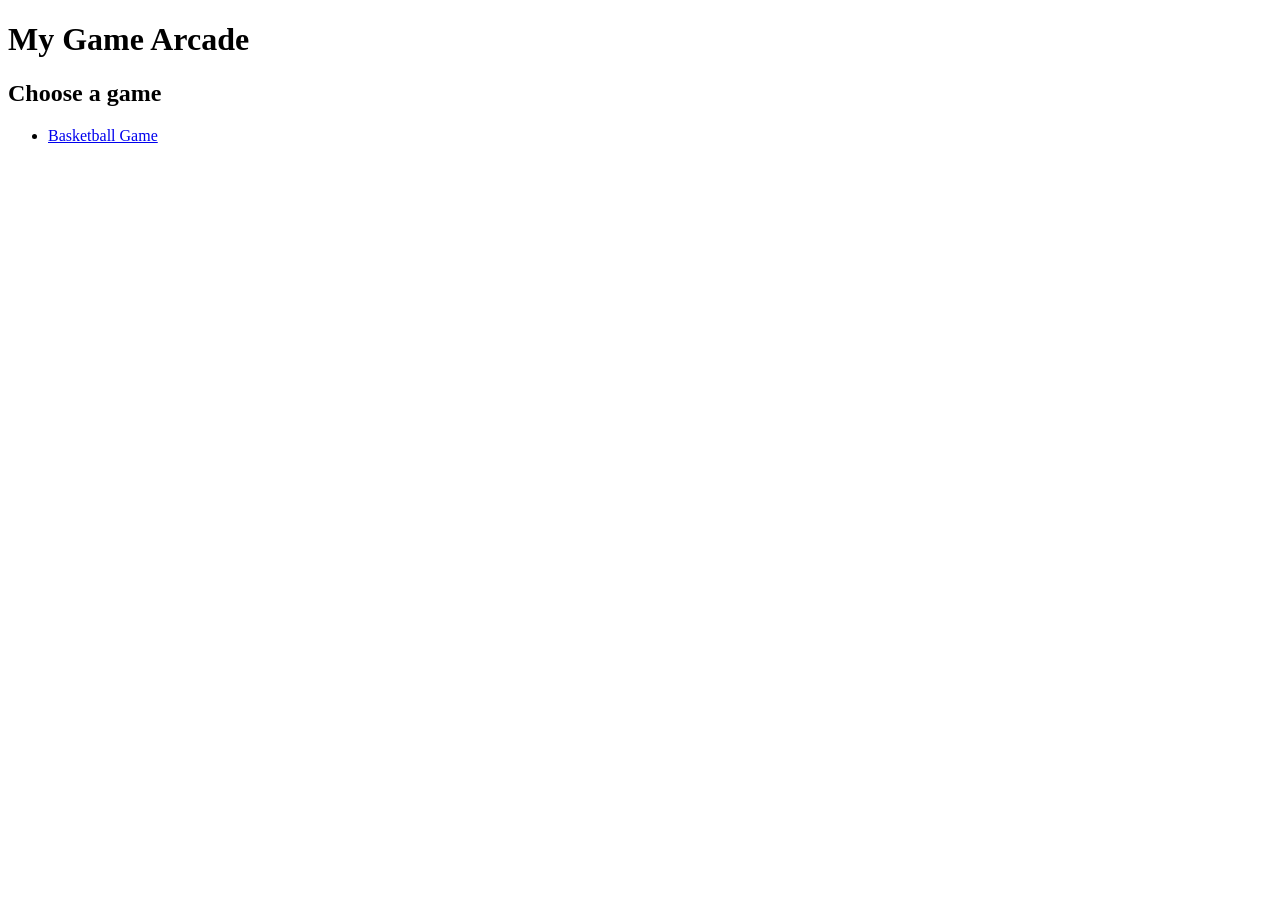
==== index.html @ 58f4da6a "index file" ====
<!DOCTYPE html>
<html>
<head>
    <title>My Game Arcade</title>
</head>
<body>
    <h1>My Game Arcade</h1>

    <h2>Choose a game</h2>

    <ul>
        <li><a href="/bbgjs/">Basketball Game</a></li>
    </ul>

</body>
</html>
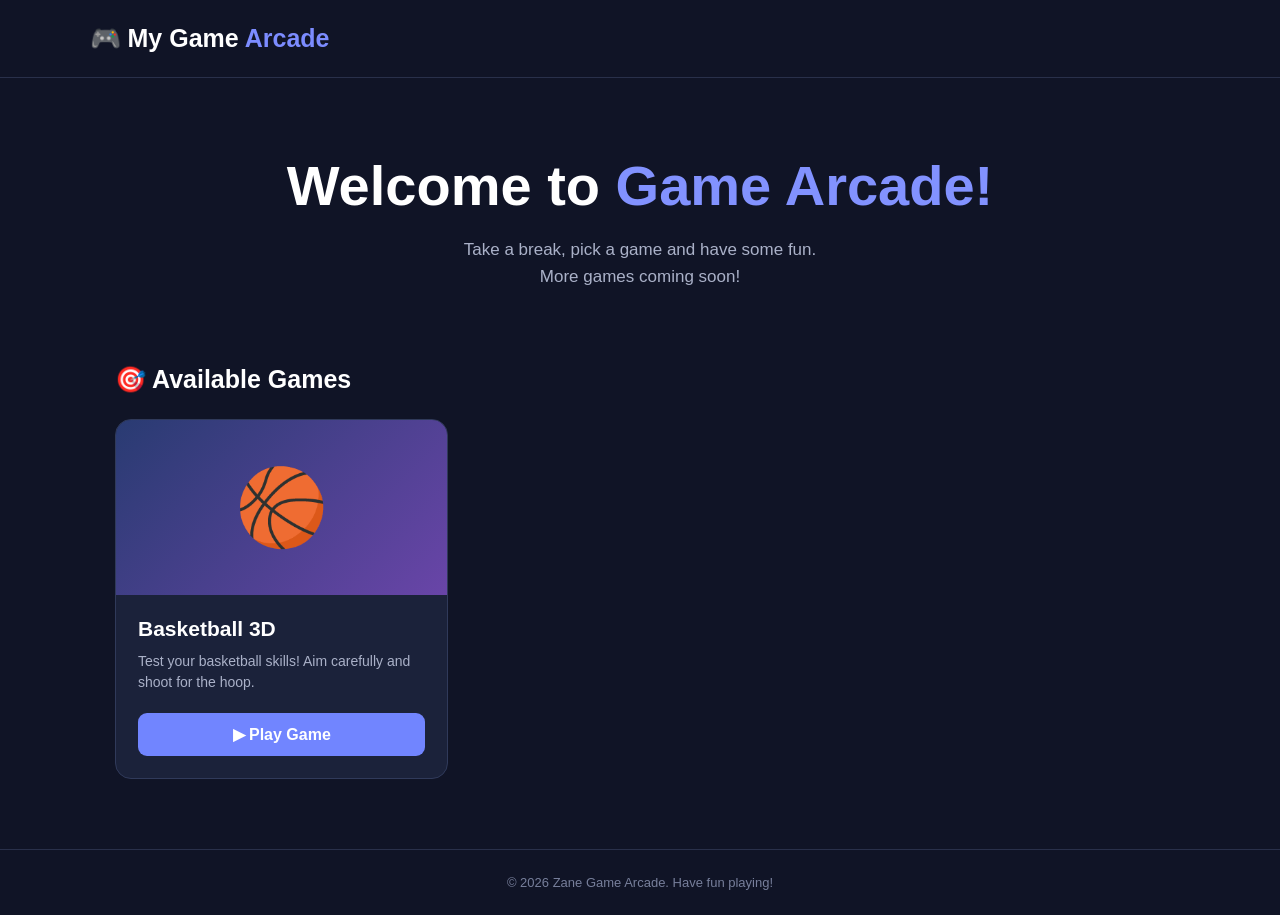
==== commit cbd1f743: "Update index" ====
--- a/index.html
+++ b/index.html
@@ -1,16 +1,200 @@
+
 <!DOCTYPE html>
-<html>
+<html lang="en">
 <head>
-    <title>My Game Arcade</title>
+    <meta charset="UTF-8">
+    <meta name="viewport" content="width=device-width, initial-scale=1.0">
+    <meta name="theme-color" content="#101426">
+
+    <title>Zane Game Arcade</title>
+    <meta name="description" content="Play fun online games at Zane Game Arcade.">
+
+    <style>
+        * {
+            box-sizing: border-box;
+            margin: 0;
+            padding: 0;
+        }
+
+        body {
+            font-family: Arial, sans-serif;
+            background: #101426;
+            color: #ffffff;
+            min-height: 100vh;
+        }
+
+        header {
+            padding: 24px 7%;
+            display: flex;
+            justify-content: space-between;
+            align-items: center;
+            border-bottom: 1px solid #29304a;
+        }
+
+        .logo {
+            font-size: 25px;
+            font-weight: bold;
+            color: #ffffff;
+        }
+
+        .logo span {
+            color: #7c8cff;
+        }
+
+        .hero {
+            text-align: center;
+            padding: 75px 20px 55px;
+        }
+
+        .hero h1 {
+            font-size: clamp(36px, 6vw, 56px);
+            margin-bottom: 18px;
+        }
+
+        .hero h1 span {
+            color: #8292ff;
+        }
+
+        .hero p {
+            color: #aab1c8;
+            font-size: 17px;
+            line-height: 1.6;
+        }
+
+        .games {
+            max-width: 1100px;
+            margin: auto;
+            padding: 20px 25px 70px;
+        }
+
+        .section-title {
+            font-size: 25px;
+            margin-bottom: 25px;
+        }
+
+        .game-grid {
+            display: grid;
+            grid-template-columns:
+                repeat(auto-fill, minmax(260px, 1fr));
+            gap: 25px;
+        }
+
+        .game-card {
+            background: #1b223a;
+            border: 1px solid #303a5a;
+            border-radius: 16px;
+            overflow: hidden;
+            transition: transform 0.25s, border-color 0.25s;
+        }
+
+        .game-card:hover {
+            transform: translateY(-7px);
+            border-color: #8292ff;
+        }
+
+        .game-image {
+            height: 175px;
+            display: flex;
+            align-items: center;
+            justify-content: center;
+            background: linear-gradient(135deg, #293b72, #6945a8);
+            font-size: 75px;
+        }
+
+        .game-info {
+            padding: 22px;
+        }
+
+        .game-info h3 {
+            font-size: 21px;
+            margin-bottom: 10px;
+        }
+
+        .game-info p {
+            color: #aab1c8;
+            font-size: 14px;
+            line-height: 1.5;
+            margin-bottom: 20px;
+        }
+
+        .play-button {
+            display: block;
+            text-align: center;
+            background: #7185ff;
+            color: white;
+            padding: 12px;
+            border-radius: 9px;
+            text-decoration: none;
+            font-weight: bold;
+            transition: background 0.2s;
+        }
+
+        .play-button:hover {
+            background: #536bfa;
+        }
+
+        footer {
+            text-align: center;
+            padding: 25px;
+            color: #777f9b;
+            border-top: 1px solid #29304a;
+            font-size: 13px;
+        }
+
+    </style>
 </head>
+
 <body>
-    <h1>My Game Arcade</h1>
-
-    <h2>Choose a game</h2>
-
-    <ul>
-        <li><a href="/bbgjs/">Basketball Game</a></li>
-    </ul>
+
+    <header>
+        <div class="logo">🎮 My Game <span>Arcade</span></div>
+    </header>
+
+    <section class="hero">
+        <h1>Welcome to <span>Game Arcade!</span></h1>
+        <p>
+            Take a break, pick a game and have some fun.
+            <br>
+            More games coming soon!
+        </p>
+    </section>
+
+    <main class="games">
+
+        <h2 class="section-title">🎯 Available Games</h2>
+
+        <div class="game-grid">
+
+            <article class="game-card">
+
+                <div class="game-image">
+                    🏀
+                </div>
+
+                <div class="game-info">
+                    <h3>Basketball 3D</h3>
+
+                    <p>
+                        Test your basketball skills!
+                        Aim carefully and shoot for the hoop.
+                    </p>
+
+                    <a
+                        href="/bbgjs/basketball3djs.html"
+                        class="play-button">
+                        ▶ Play Game
+                    </a>
+                </div>
+
+            </article>
+
+        </div>
+
+    </main>
+
+    <footer>
+        © 2026 Zane Game Arcade. Have fun playing!
+    </footer>
 
 </body>
-</html>+</html>
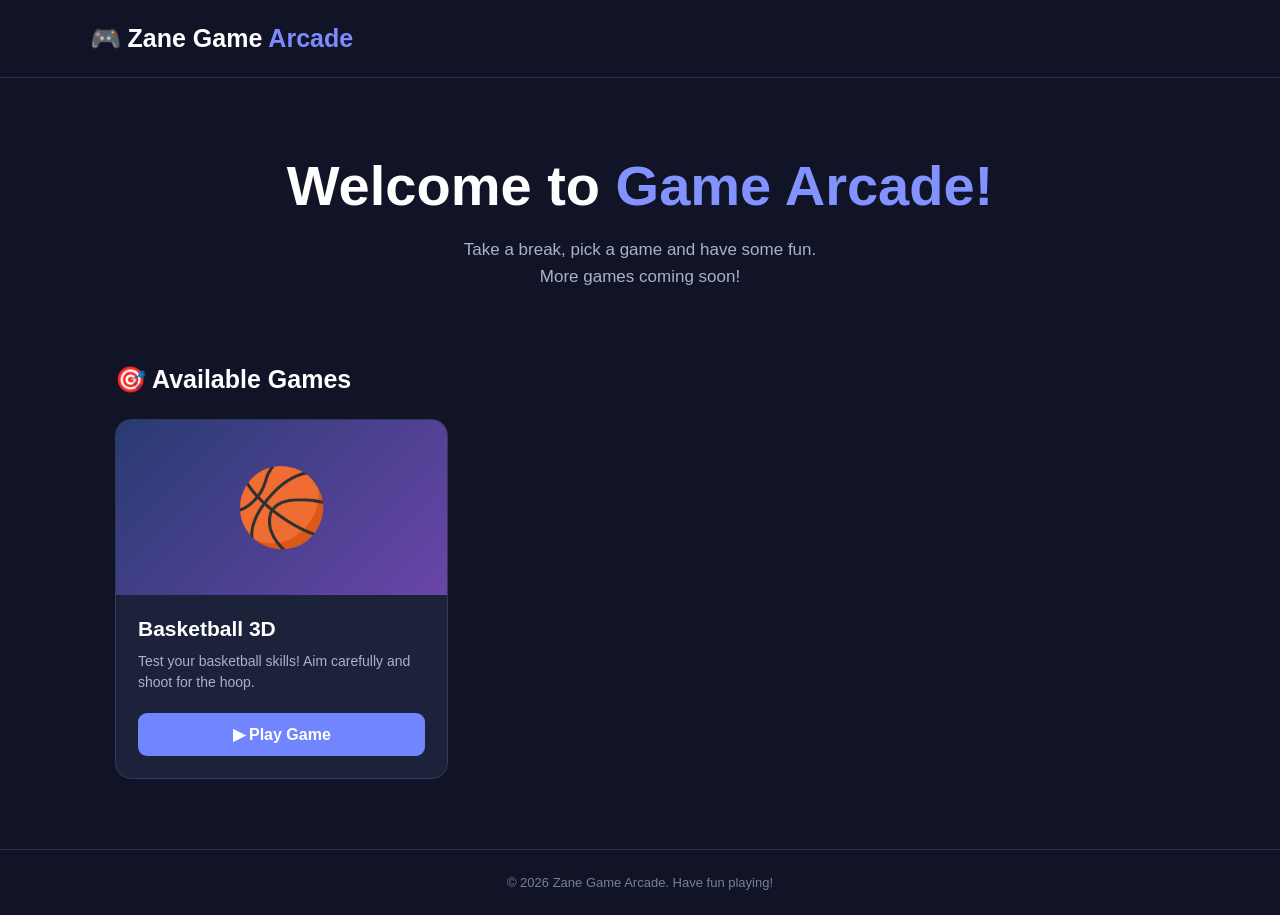
==== commit 29aa957e: "One more title change" ====
--- a/index.html
+++ b/index.html
@@ -147,7 +147,7 @@
 <body>
 
     <header>
-        <div class="logo">🎮 My Game <span>Arcade</span></div>
+        <div class="logo">🎮 Zane Game <span>Arcade</span></div>
     </header>
 
     <section class="hero">
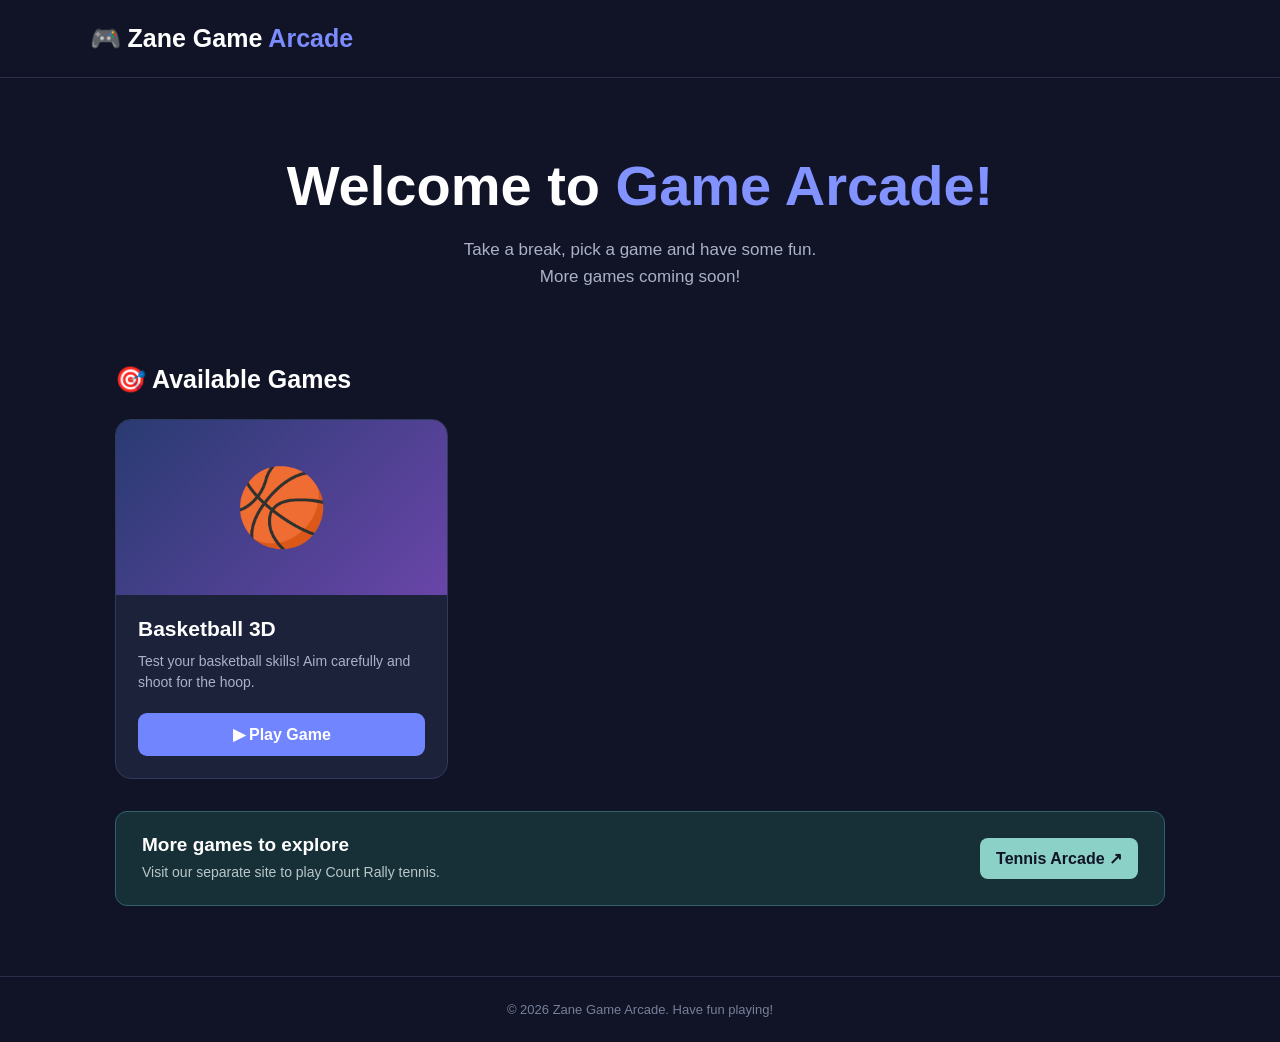
==== commit 41a45057: "add tennisgame link" ====
--- a/index.html
+++ b/index.html
@@ -133,6 +133,51 @@
             background: #536bfa;
         }
 
+        .arcade-link {
+            margin-top: 32px;
+            padding: 22px 26px;
+            display: flex;
+            align-items: center;
+            justify-content: space-between;
+            gap: 20px;
+            background: #172f36;
+            border: 1px solid #32616a;
+            border-radius: 12px;
+        }
+
+        .arcade-link h2 {
+            font-size: 19px;
+            margin-bottom: 6px;
+        }
+
+        .arcade-link p {
+            color: #b7c8cb;
+            font-size: 14px;
+            line-height: 1.5;
+        }
+
+        .arcade-link a {
+            flex-shrink: 0;
+            color: #101426;
+            background: #8bd1c7;
+            padding: 11px 16px;
+            border-radius: 8px;
+            text-decoration: none;
+            font-weight: bold;
+            transition: background 0.2s;
+        }
+
+        .arcade-link a:hover {
+            background: #a8e3da;
+        }
+
+        @media (max-width: 560px) {
+            .arcade-link {
+                align-items: flex-start;
+                flex-direction: column;
+            }
+        }
+
         footer {
             text-align: center;
             padding: 25px;
@@ -190,6 +235,16 @@
 
         </div>
 
+        <aside class="arcade-link" aria-labelledby="tennis-arcade-title">
+            <div>
+                <h2 id="tennis-arcade-title">More games to explore</h2>
+                <p>Visit our separate site to play Court Rally tennis.</p>
+            </div>
+            <a href="https://tennisgame-3ff.pages.dev/">
+                Tennis Arcade ↗
+            </a>
+        </aside>
+
     </main>
 
     <footer>
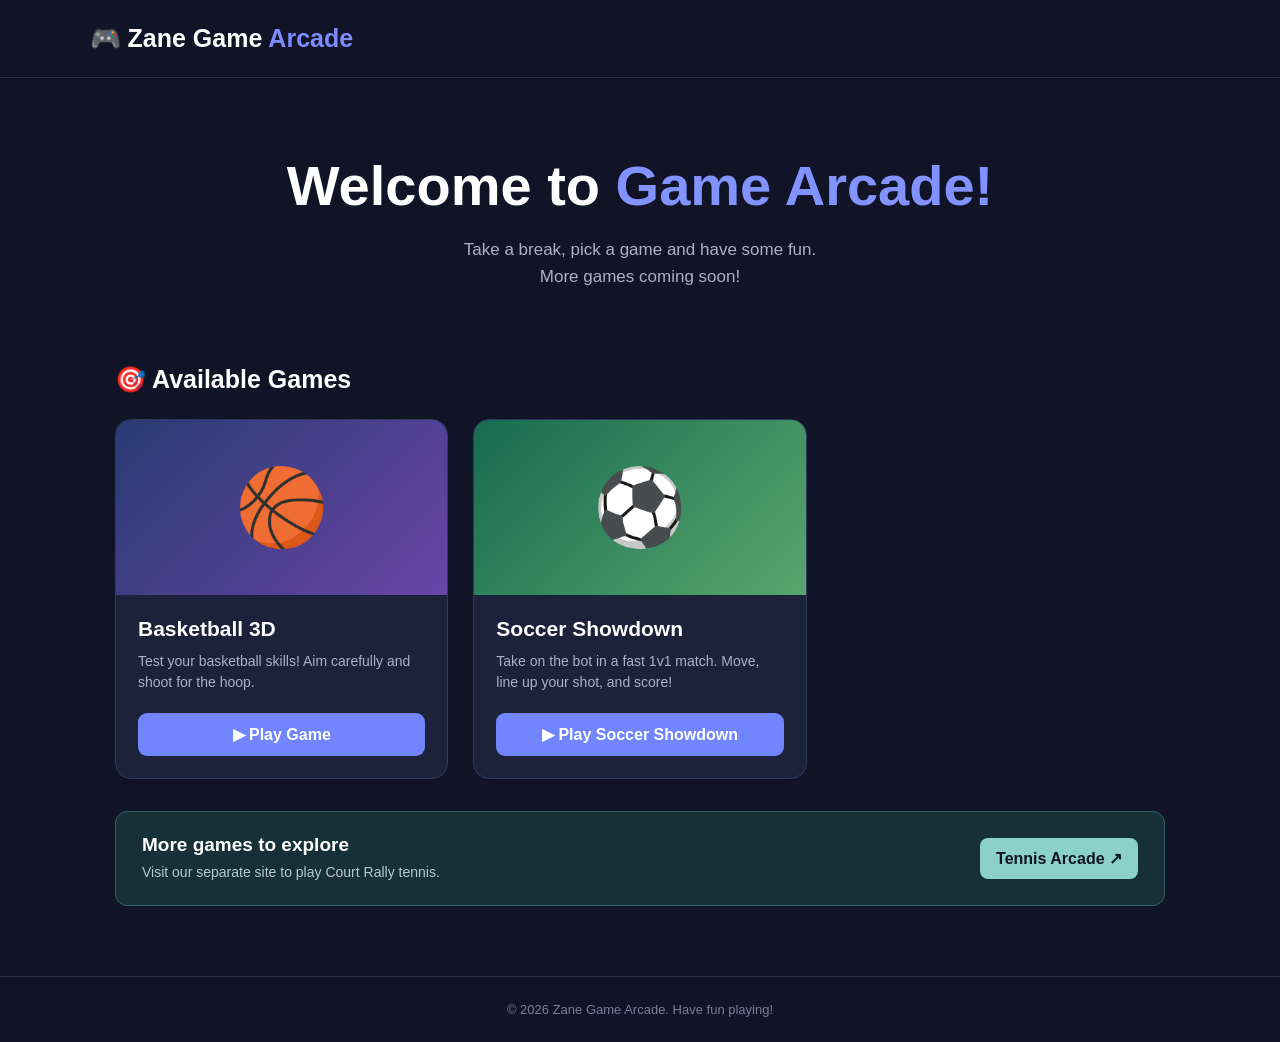
==== commit fbd12905: "Add Soccer Showdown to Zane Game Arcade Co-authored-by: Copilot <223556219+Copilot@users.noreply.git" ====
--- a/index.html
+++ b/index.html
@@ -133,6 +133,10 @@
             background: #536bfa;
         }
 
+        .game-image--soccer {
+            background: linear-gradient(135deg, #176b51, #58a66c);
+        }
+
         .arcade-link {
             margin-top: 32px;
             padding: 22px 26px;
@@ -233,6 +237,20 @@
 
             </article>
 
+            <article class="game-card">
+                <div class="game-image game-image--soccer" aria-hidden="true">
+                    ⚽
+                </div>
+
+                <div class="game-info">
+                    <h3>Soccer Showdown</h3>
+                    <p>Take on the bot in a fast 1v1 match. Move, line up your shot, and score!</p>
+                    <a href="soccer-showdown/index.html" class="play-button">
+                        ▶ Play Soccer Showdown
+                    </a>
+                </div>
+            </article>
+
         </div>
 
         <aside class="arcade-link" aria-labelledby="tennis-arcade-title">
